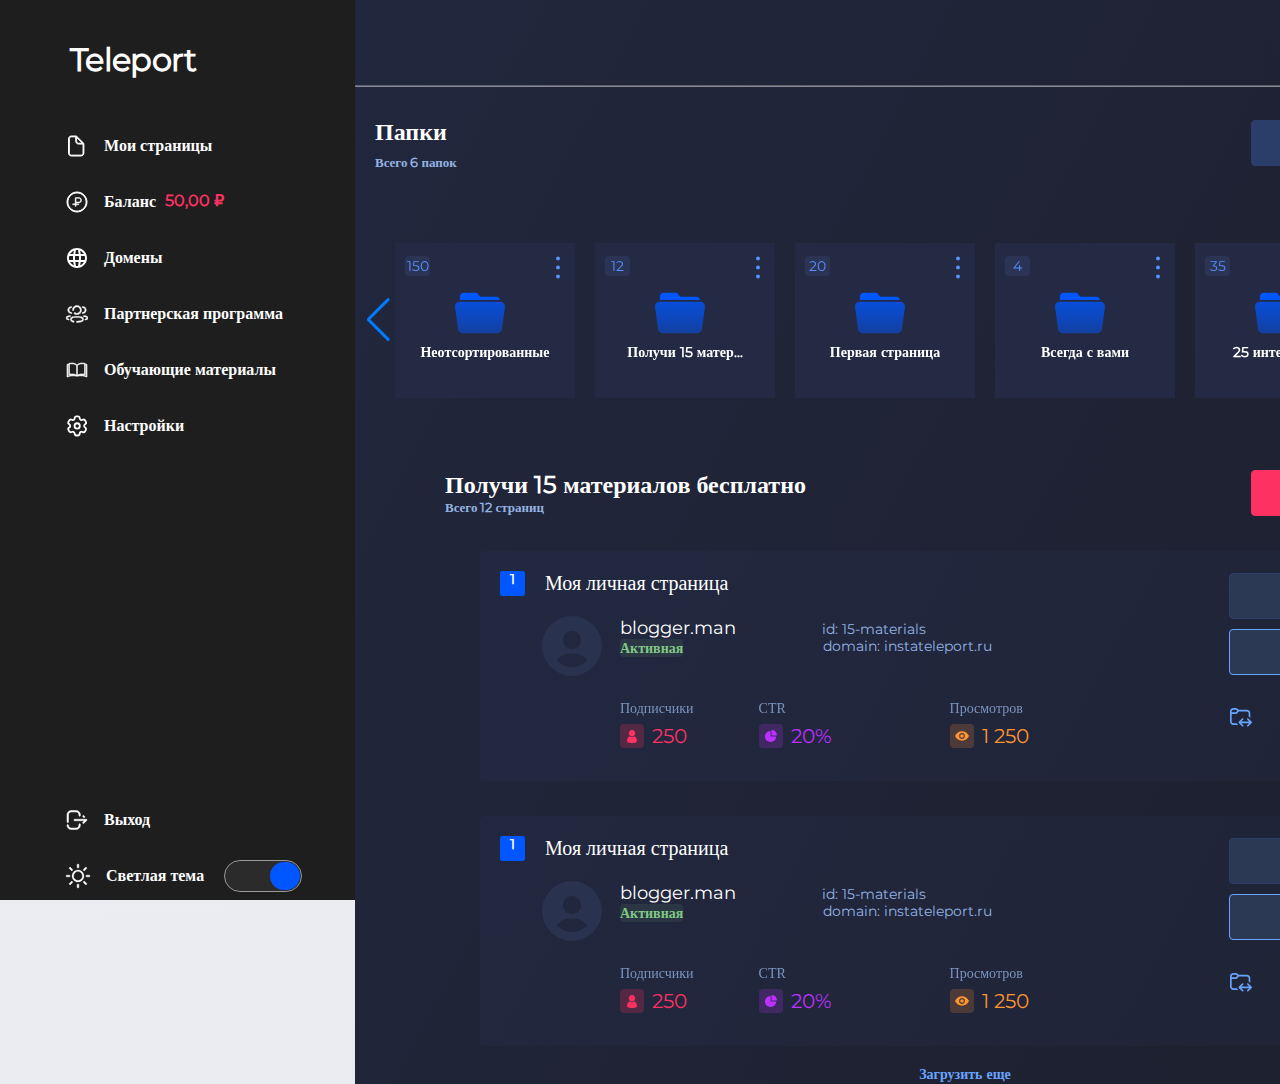
==== index.html @ 7212aae9 "h jnij git add . git commit -m" ====
<!DOCTYPE html>
<html lang="ru">

<head>
    <meta charset="UTF-8">
    <meta name="viewport" content="width=device-width,initial-scale=1">
    <link rel="stylesheet" href="./assets/css/style.css">
    <link rel="stylesheet" href="https://cdn.jsdelivr.net/npm/swiper@8/swiper-bundle.min.css" />
    <title>Teleport</title>
</head>

<body>

    <header class="header">
        <div class="header__wrapper">
            <div class="container header__container">
                <h1 class="header__title">Teleport</h1>
                <ul class="header__info">
                    <li class="header__text"><img src="./assets/image/Icon.svg" alt="" class="header__text-img"><a
                            href="">Мои страницы</a>
                        <!-- <p class="header__text">Мои страницы</p> -->
                    </li>
                    <li class="header__text">
                        <img src="./assets/image/Icon2.svg" alt="" class="header__text-img" />
                        <a href="">Баланс</a>
                        <span class="span__text">50,00 ₽</span>
                    </li>
                    <li class="header__text"><img src="./assets/image/Icon3.svg" alt="" class="header__text-img"><a
                            href="">Домены</a>
                        <!-- <p class="header__text">Домены</p> -->
                    </li>
                    <li class="header__text"><img src="./assets/image/Icon4.svg" alt="" class="header__text-img"><a
                            href="">Партнерская программа</a>
                        <!-- <p class="header__text">Партнерская программа</p> -->
                    </li>
                    <li class="header__text"><img src="./assets/image/Icon5.svg" alt="" class="header__text-img"><a
                            href="">Обучающие материалы</a>
                        <!-- <p class="header__text">Обучающие материалы</p> -->
                    </li>
                    <li class="header__text"><img src="./assets/image/Icon6.svg" alt="" class="header__text-img"><a
                            href="">Настройки</a>
                        <!-- <p class="header__text">Настройки</p> -->
                    </li>
                </ul>
            </div>

            <div class="js__icons">
                <ul class="js__icon">
                    <li class="js__icon__text"><img src="./assets/image/vixod.svg" alt="#" class="js__icon__img"><a
                            href="">Выход</a></li>
                    <li class="js__icon__text"><img src="./assets/image/svetlaya tema.svg" alt="#"
                            class="js__icon__img"><a href="">Светлая тема</a>
                        <div class="container">
                            <div class="onoffswitch">
                                <input type="checkbox" name="onoffswitch" class="onoffswitch-checkbox"
                                    id="myonoffswitch" checked>
                                <label class="onoffswitch-label" for="myonoffswitch">
                                    <div class="onoffswitch-inner"></div>
                                    <div class="onoffswitch-switch"></div>
                                </label>
                            </div>
                        </div>

                    </li>
                </ul>
            </div>
        </div>
    </header>

    <main>
        <section class="ava">
            <div class="container ava__container">
                <p class="ava__name">Александр Нистеренко</p>
                <img src="./assets/image/ava.svg" alt="#" class="avatar__img">
            </div>
            <hr class="ava__hr">
        </section>
        <section class="files">
            <div class="container files__container">
                <h1 class="files__title">Папки</h1>
                <p class="files__text">Всего 6 папок</p>
            </div>
            <button class="files__button">
                <p class="files__button-text">+ Создать папку</p>
            </button>
        </section>


        <section class="js__slide">
            <div class="swiper">
                <div class="swiper-wrapper">
                    <div class="swiper-slide">
                        <div class="file">
                            <div class="slide__text">150</div>
                            <a href="#"><img src="./assets/image/More.svg" alt="#" class="slide__logo"></a>
                        </div>
                        <button class="button"><img src="./assets/image/Folder.svg" alt="folder"
                                class="button__folder"></button>
                        <p class="text">Неотсортированные</p>
                    </div>
                    <div class="swiper-slide">
                        <div class="file">
                            <div class="slide__text">12</div>
                            <a href="#"><img src="./assets/image/More.svg" alt="#" class="slide__logo"></a>
                        </div>
                        <button class="button"><img src="./assets/image/Folder.svg" alt="folder"
                                class="button__folder"></button>
                        <p class="text">Получи 15 матер...</p>
                    </div>
                    <div class="swiper-slide">
                        <div class="file">
                            <div class="slide__text">20</div>
                            <a href="#"><img src="./assets/image/More.svg" alt="#" class="slide__logo"></a>
                        </div>
                        <button class="button"><img src="./assets/image/Folder.svg" alt="folder"
                                class="button__folder"></button>
                        <p class="text">Первая страница</p>
                    </div>
                    <div class="swiper-slide">
                        <div class="file">
                            <div class="slide__text">4</div>
                            <a href="#"><img src="./assets/image/More.svg" alt="#" class="slide__logo"></a>
                        </div>
                        <button class="button"><img src="./assets/image/Folder.svg" alt="folder"
                                class="button__folder"></button>
                        <p class="text">Всегда с вами</p>
                    </div>
                    <div class="swiper-slide">
                        <div class="file">
                            <div class="slide__text">35</div>
                            <a href="#"><img src="./assets/image/More.svg" alt="#" class="slide__logo"></a>
                        </div>
                        <button class="button"><img src="./assets/image/Folder.svg" alt="folder"
                                class="button__folder"></button>
                        <p class="text">25 интересных...</p>
                    </div>
                    <div class="swiper-slide">
                        <div class="file">
                            <div class="slide__text">30</div>
                            <a href="#"><img src="./assets/image/More.svg" alt="#" class="slide__logo"></a>
                        </div>
                        <button class="button"><img src="./assets/image/Folder.svg" alt="folder"
                                class="button__folder"></button>
                        <p class="text">Неотсортированные</p>
                    </div>
                </div>
                <!-- If we need pagination -->
                <!-- <div class="swiper-pagination"></div> -->

                <!-- If we need navigation buttons -->
                <div class="swiper-button-prev"></div>
                <div class="swiper-button-next"></div>

                <!-- If we need scrollbar -->

            </div>
        </section>

        <section class="info">
            <div class="container info__container">
                <h1 class="info__title">Получи 15 материалов бесплатно</h1>
                <p class="info__text">Всего 12 страниц</p>
            </div>
            <button class="info__button">
                <p class="button__text">+ Создать страницу</p>
            </button>
        </section>


        <section class="file__blog" style="display: flex;">
            <div>

                <div>
                    <div class="container file__container">
                        <snap class="number">1</snap>
                        <p class="file__title">Моя личная страница</p>
                        </snap>
                    </div>
                </div>
                <div style="display: flex;">
                    <div class="blog">
                        <img src="./assets/image/Vector-2.svg" alt="#" class="blog__logo">
                    </div>
                    <div class="blog__name">
                        <p class="blog__title">blogger.man</p>
                        <span class="blog__text">Активная</span>
                    </div>
                    <div style="display: flex; flex-grow: 1;">
                        <div class="id">
                            <p class="id__title">id: 15-materials</p>
                            <p class="id__text">domain: instateleport.ru</p>
                        </div>
                    </div>
                </div>
                <div style="display: flex">
                    <div class="procent">
                        <p class="procent__followers">Подписчики</p>
                        <div style="display: flex">
                            <img src="./assets/image/followers.svg" alt="#" class="followers__logo">
                            <p class="logo__text">250</p>
                        </div>
                    </div>
                    <div class="ctr">
                        <p class="ctr__title">CTR</p>
                        <div style="display: flex">
                            <img src="./assets/image/ctr.svg" alt="#" class="ctr__logo">
                            <p class="ctr__text">20%</p>
                        </div>
                    </div>
                    <div class="eye">
                        <p class="eye__title">Просмотров</p>
                        <div style="display: flex">
                            <img src="./assets/image/eye.svg" alt="#" class="eye__logo">
                            <p class="eye__text">1 250</p>
                        </div>
                    </div>
                </div>
            </div>


            <div class="buttons">
                <button class="file__button"><img src="./assets/image/izmenit.svg" alt="#" class="button-img">
                    <p class="file__button-text">Изменить</p>
                </button>
                <button class="open__button"><img src="./assets/image/Open.svg" alt="#" class="open-img">
                    <p class="open__button-text">Открыть</p>
                </button>
                <ul class="button__url">
                    <li class="url__logo"><a href="#"><img src="./assets/image/Postpone1.svg"></a></li>
                    <li class="url__logo"><a href="#"><img src="./assets/image/postpone2.svg"></a></li>
                    <li class="url__logo"><a href="#"><img src="./assets/image/postpone3.svg"></a></li>
                    <li class="url__logo"><a href="#"><img src="./assets/image/postpone4.svg"></a></li>
                    <li class="url__logo"><a href="#"><img src="./assets/image/postpone5.svg"></a></li>
                </ul>
            </div>


        </section>

        <section class="file__blog" style="display: flex;">
            <div>

                <div>
                    <div class="container file__container">
                        <snap class="number">1</snap>
                        <p class="file__title">Моя личная страница</p>
                        </snap>
                    </div>
                </div>
                <div style="display: flex;">
                    <div class="blog">
                        <img src="./assets/image/Vector-2.svg" alt="#" class="blog__logo">
                    </div>
                    <div class="blog__name">
                        <p class="blog__title">blogger.man</p>
                        <span class="blog__text">Активная</span>
                    </div>
                    <div style="display: flex; flex-grow: 1;">
                        <div class="id">
                            <p class="id__title">id: 15-materials</p>
                            <p class="id__text">domain: instateleport.ru</p>
                        </div>
                    </div>
                </div>
                <div style="display: flex">
                    <div class="procent">
                        <p class="procent__followers">Подписчики</p>
                        <div style="display: flex">
                            <img src="./assets/image/followers.svg" alt="#" class="followers__logo">
                            <p class="logo__text">250</p>
                        </div>
                    </div>
                    <div class="ctr">
                        <p class="ctr__title">CTR</p>
                        <div style="display: flex">
                            <img src="./assets/image/ctr.svg" alt="#" class="ctr__logo">
                            <p class="ctr__text">20%</p>
                        </div>
                    </div>
                    <div class="eye">
                        <p class="eye__title">Просмотров</p>
                        <div style="display: flex">
                            <img src="./assets/image/eye.svg" alt="#" class="eye__logo">
                            <p class="eye__text">1 250</p>
                        </div>
                    </div>
                </div>
            </div>


            <div class="buttons">
                <button class="file__button"><img src="./assets/image/izmenit.svg" alt="#" class="button-img">
                    <p class="file__button-text">Изменить</p>
                </button>
                <button class="open__button"><img src="./assets/image/Open.svg" alt="#" class="open-img">
                    <p class="open__button-text">Открыть</p>
                </button>
                <ul class="button__url">
                    <li class="url__logo"><a href="#"><img src="./assets/image/Postpone1.svg"></a></li>
                    <li class="url__logo"><a href="#"><img src="./assets/image/postpone2.svg"></a></li>
                    <li class="url__logo"><a href="#"><img src="./assets/image/postpone3.svg"></a></li>
                    <li class="url__logo"><a href="#"><img src="./assets/image/postpone4.svg"></a></li>
                    <li class="url__logo"><a href="#"><img src="./assets/image/postpone5.svg"></a></li>
                </ul>
            </div>
        </section>

        <section class="footer">
            <div class="container footer__container">
                <div class="footer">
                    <ul class="footer">
                        <li class="footer__text"><a href="#">Загрузить еще</a></li>
                    </ul>
                </div>
            </div>
        </section>


    </main>
    <script src="https://cdn.jsdelivr.net/npm/swiper@8/swiper-bundle.min.js"></script>
    <script src="./js/main.js"></script>
</body>

</html>
---- assets/css/style.css ----
@font-face {
  font-family: 'Montserrat';
  font-style: normal;
  font-weight: 400;
  src: local(''),
    url('../fonts/montserrat-v25-latin-regular.woff2') format('woff2'),
    url('../fonts/montserrat-v25-latin-regular.woff') format('woff');
}

* {
  padding: 0;
  margin: 0;
  text-decoration: none;
}

p,
h1,
h2,
h3,
h4,
h5,
h6 {
  margin: 0;
  padding: 0;
}

ul {
  padding: 0;
  margin: 0;
}

.container {
  max-width: 1126px;
  margin: 0 auto;
  padding: 0 20px;
  width: 100%;
}

body {
  display: flex;
  background: linear-gradient(176.05deg, rgba(102, 117, 174, 0.1) 1.92%, rgba(43, 62, 105, 0.1) 90.46%);
  padding-left: 355px;
}

.header__title {
  font-family: 'montserrat';
  font-style: normal;
  font-weight: 700;
  font-size: 32px;
  line-height: 108%;
  letter-spacing: -0.02em;
  margin-left: 20px;
  margin-top: 43px;

  color: #FFFFFF;
}

.header {
  position: fixed;
  left: 0;
  top: 0;
  bottom: 0;
  background-color: #1E1E1E;
  border-radius: 0px;
  width: 355px;
  height: 100vh;
}

.header__wrapper {
  width: 100%;
  height: 100vh;
  padding: 0 30px;
}

.header__text {
  max-width: 291px;
  width: 100%;
  height: 56px;
  display: flex;
  align-items: center;
  font-family: 'montserrat';
  font-style: normal;
  font-weight: 600;
  font-size: 16px;
  line-height: 20px;
  color: #FFFFFF;
  flex: none;
  order: 1;
  flex-grow: 0;
  list-style-type: none;
  border-radius: 4px;
  padding: 0 0px 0 15px;
}

.header__text a {
  text-decoration: none;
  max-width: 291px;
  height: 56px;
  display: flex;
  align-items: center;
  font-family: 'montserrat';
  font-style: normal;
  font-weight: 600;
  font-size: 16px;
  line-height: 20px;
  color: #FFFFFF;
  flex: none;

  list-style-type: none;
  border-radius: 4px;
  padding: 0 0px 0 15px;
}


.header__text:hover {
  background: #0057FF;
}

.header__info {
  margin-top: 40px;
}

.span__text {
  max-width: 75px;
  width: 100%;
  height: 34px;
  font-family: 'montserrat';
  font-style: normal;
  font-weight: 600;
  font-size: 16px;
  line-height: 20px;
  color: #FD3162;
  margin-left: 9px;
  margin-top: 13px;
}

main {
  flex-grow: 1;
  background: linear-gradient(117.42deg, #1E212D 0%, #21273D 0.01%, #1D202E 91.49%);
}

.ava__container {
  display: flex;
  align-items: center;
  justify-content: flex-end;
  margin-top: 30px;
  margin-right: 30px;

}

.ava__name {
  font-family: 'montserrat';
  font-style: normal;
  font-weight: 500;
  font-size: 14px;
  line-height: 18px;
  color: #FFFFFF;
  margin-right: 16px;
}

.avatar__img {
  width: 48px;
  height: 48px;
}

.ava__hr {
  background: linear-gradient(176.05deg, #6675AE 1.92%, #2B3E69 90.46%);
  opacity: 0.5;
  margin-top: 7px;
}

.files__title {
  font-family: 'montserrat';
  font-style: normal;
  font-weight: 600;
  font-size: 24px;
  line-height: 29px;
  color: #FFFFFF;
  margin-top: 30px;
}

.files__text {
  font-family: 'montserrat';
  font-style: normal;
  font-weight: 600;
  font-size: 13px;
  line-height: 16px;
  color: #94B3E2;
  margin-top: 8px;
}

.files__button {
  max-width: 234px;
  width: 100%;
  height: 46px;
  border: 1px solid #2B3E69;
  border-radius: 4px;
  background: #2B3E69;
  margin-right: 90px;
  margin-top: 33px;
  border-radius: none;
  outline: none;
  cursor: pointer;
}

.files__button-text {
  font-family: 'montserrat';
  font-style: normal;
  font-weight: 600;
  font-size: 14px;
  line-height: 20px;

  color: #68A4FF;
  flex: none;
  order: 1;
  flex-grow: 0;
}

.files__button:hover {
  opacity: 0.8;
}

.files__button:active {
  opacity: 0.6;
}

.files {
  display: flex;
}

.swiper {
  width: 600px;
  height: 300px;
}

.info {
  display: flex;
}

.info__title {
  font-family: 'montserrat';
  font-style: normal;
  font-weight: 600;
  font-size: 24px;
  line-height: 29px;
  color: #FFFFFF;
}

.info__text {
  font-family: 'montserrat';
  font-style: normal;
  font-weight: 600;
  font-size: 13px;
  line-height: 16px;
  color: #94B3E2;
}

.info__button {
  max-width: 234px;
  width: 100%;
  height: 46px;
  border: 1px solid #FD3162;
  border-radius: 4px;
  background: #FD3162;
  margin-right: 90px;

  border-radius: none;
  outline: none;
  cursor: pointer;
}

.button__text {
  font-family: 'montserrat';
  font-style: normal;
  font-weight: 600;
  font-size: 14px;
  line-height: 20px;
  color: #FFFFFF;
  flex: none;
}

.info__button:hover {
  opacity: 0.8;
}

.info__button:active {
  opacity: 0.6;
}

.file {
  max-width: 1026px;
  width: 100%;
  border-radius: 4px;
}

.file__container {
  display: flex;
  padding-top: 20px;
  gap: 20px;
}

.number {
  max-width: 25px;
  width: 100%;
  height: 25px;
  font-family: 'montserrat';
  font-style: normal;
  font-weight: 700;
  font-size: 14px;
  line-height: 17px;
  align-items: center;
  text-align: center;
  color: #FFFFFF;
  background: #0057FF;
  border-radius: 2.27273px;
  text-align: center;
}

.file__title {
  font-family: 'montserrat';
  font-style: normal;
  font-weight: 500;
  font-size: 20px;
  line-height: 24px;
  color: #FFFFFF;
}

.blog__logo {
  margin-left: 62px;
  margin-top: 20px;
}

.blog__title {
  font-family: 'montserrat';
  font-style: normal;
  font-weight: 500;
  font-size: 18px;
  line-height: 21px;
  color: #FFFFFF;
  margin-left: 18px;
  margin-top: 22px;
}

.blog__text {
  /* max-width: 96px;
  width: 100%;
  height: 25px; */
  font-family: 'montserrat';
  font-style: normal;
  font-weight: 600;
  font-size: 14px;
  line-height: 17px;
  color: #81C784;
  flex: none;
  order: 1;
  flex-grow: 0;
  margin-left: 18px;
  background: rgba(129, 199, 132, 0.1);
  border-radius: 4px;
}

.blog__name {
  margin-bottom: 15px;
}

.id__title {
  font-family: 'montserrat';
  font-style: normal;
  font-weight: 400;
  font-size: 14px;
  line-height: 17px;
  color: #94B3E2;
  margin-left: 86px;
  margin-top: 25px;
}

.id__text {
  font-family: 'montserrat';
  font-style: normal;
  font-weight: 400;
  font-size: 14px;
  line-height: 17px;
  color: #94B3E2;
  margin-left: 87px;
}

.procent__followers {
  margin-left: 140px;
  margin-top: 20px;
  font-family: 'SF Pro Display';
  font-style: normal;
  font-weight: 500;
  font-size: 14px;
  line-height: 17px;
  color: #94B3E2;
  opacity: 0.78;
}



.ctr__title {
  font-family: 'opacity';
  font-style: normal;
  font-weight: 500;
  font-size: 14px;
  line-height: 17px;
  color: #94B3E2;
  opacity: 0.78;
  margin-left: 65px;
  margin-top: 20px;
}

.eye__title {
  font-family: 'montserrat';
  font-style: normal;
  font-weight: 500;
  font-size: 14px;
  line-height: 17px;
  color: #94B3E2;
  opacity: 0.78;
  margin-left: 118px;
  margin-top: 20px;
}

.followers__logo {
  margin-top: 7px;
  margin-left: 140px;
}

.logo__text {
  font-family: 'montserrat';
  font-style: normal;
  font-weight: 500;
  font-size: 20px;
  line-height: 24px;
  display: flex;
  align-items: center;
  color: #FD3162;
  margin-left: 8px;
  margin-top: 7px;
}

.ctr__logo {
  margin-top: 7px;
  margin-left: 65px;
}

.ctr__text {
  font-family: 'montserrat';
  font-style: normal;
  font-weight: 500;
  font-size: 20px;
  line-height: 24px;
  display: flex;
  align-items: center;
  color: #BC31FD;
  margin-left: 8px;
  margin-top: 7px;
}

.eye__logo {
  margin-top: 7px;
  margin-left: 118px;
}

.eye__text {
  font-family: 'montserrat';
  font-style: normal;
  font-weight: 500;
  font-size: 20px;
  line-height: 24px;
  display: flex;
  align-items: center;
  color: #FD9331;
  margin-left: 8px;
  margin-top: 7px;
}

.file__button {
  max-width: 236px;
  width: 100%;
  height: 46px;
  display: flex;
  background: #2C3955;
  border-radius: 4px;
  gap: 15px;
  border-radius: none;
  outline: none;
  margin-right: 30px; 
  border: 1px solid #2B3E69;
  cursor: pointer;
}

.file__button:hover {
  opacity: 0.8;
}

.file__button:active {
  opacity: 0.6;
}

.file__button-text {
  font-family: 'montserrat';
  font-style: normal;
  font-weight: 500;
  font-size: 14px;
  line-height: 17px;
  letter-spacing: 0.5px;
  color: #68A4FF;
  flex: none;
  order: 0;
  flex-grow: 0;
  margin-top: 13px;
  margin-right: 70px;
}

.button-img {
  margin-left: 60px;
  margin-top: 13px;
}

.open__button {
  max-width: 236px;
  width: 100%;
  height: 46px;
  display: flex;
  background: #2C3955;
  border-radius: 4px;
  gap: 15px;
  border-radius: none;
  outline: none;
  margin-right: 30px; 
  border: 1px solid #68A4FF;
  border-radius: 4px;
  margin-top: 10px;
  cursor: pointer;
}

.open__button:hover {
  opacity: 0.8;
}

.open__button:active {
  opacity: 0.6;
}

.open-img {
  margin-left: 60px;
  margin-top: 13px;
}

.open__button-text {
  font-family: 'montserrat';
  font-style: normal;
  font-weight: 500;
  font-size: 14px;
  line-height: 17px;
  letter-spacing: 0.5px;
  color: #68A4FF;
  flex: none;
  order: 0;
  flex-grow: 0;
  margin-top: 13px;
  margin-right: 70px;
}

.buttons {
  margin-left: 200px;
  margin-top: 22px;
}

.button__url {
  display: flex;
  gap: 30px;
  list-style-type: none;
  margin-top: 30px;
}

.url__logo:hover {
  opacity: 0.8;
}

.url__logo:active {
  opacity: 0.6;
}

.footer {
  list-style-type: none;
  text-align: center;
  margin-top: 18px;
}

.footer__text a {
  font-family: 'montserrat';
  font-style: normal;
  font-weight: 600;
  font-size: 14px;
  line-height: 20px;
  text-align: center;
  color: #68A4FF;
  flex: none;
  order: 0;
  flex-grow: 0;
}

.footer__text a:hover {
  opacity: 0.8;
}

.footer__text a:active {
  opacity: 0.6;
}

.swiper-wrapper {
  align-items: center;
  gap: 20px;
  margin-left: 40px;
}

.swiper {
  width: 100%;
  height: 300px;
  /* background: #1E1E1E; */
}

.swiper-slide {
  width: 180px !important;
  height: 155px !important;
  background: #242A43 !important;
  border-radius: 4px !;
}

.file {
  display: flex;
  justify-content: space-between;
  margin-top: 13px;
}

.button {
  border: none;
  outline: none;
  background: none;
  cursor: pointer;
  margin-left: 60px;
  margin-top: 5px;
}

.slide__text {
  width: 25px;
  height: 20px;
  font-family: 'montserrat';
  font-style: normal;
  font-weight: 400;
  font-size: 14px;
  line-height: 20px;
  text-align: center;
  color: #578FFC;
  background: #2B3455;
  border-radius: 4px;
  margin-left: 10px;
}

.slide__logo {
  margin-right: 15px;
}

.text {
  font-family: 'montserrat';
  font-style: normal;
  font-weight: 600;
  font-size: 14px;
  line-height: 20px;
  text-align: center;
  color: #FFFFFF;
  flex: none;
  order: 0;
  flex-grow: 0;
}

.info {
  margin-left: 70px;
}

.file__blog {
  max-width: 1026px;
  width: 100%;
  height: 230px;
  background: rgba(70, 88, 156, 0.07);
  border-radius: 4px;
  margin-left: 125px;
  margin-top: 35px;
}

.js__icons {
  display: flex;
  flex-direction: column;
  list-style-type: none;
  justify-content: flex-end;
  height: 50%;
  margin-left: 20px;
  
}

.js__icon__text {
  max-width: 291px;
  width: 100%;
  height: 56px;
  display: flex;
  align-items: center;
  font-family: 'montserrat';
  font-style: normal;
  font-weight: 600;
  font-size: 16px;
  line-height: 20px;
  color: #FFFFFF;
  flex: none;
  order: 1;
  flex-grow: 0;
  list-style-type: none;
  border-radius: 4px;
  padding: 0 0px 0 15px;;
}

.js__icon__text a {
  text-decoration: none;
  max-width: 291px;
  height: 56px;
  display: flex;
  align-items: center;
  font-family: 'montserrat';
  font-style: normal;
  font-weight: 600;
  font-size: 16px;
  line-height: 20px;
  color: #FFFFFF;
  flex: none;

  list-style-type: none;
  border-radius: 4px;
  padding: 0 0px 0 15px;
}

.js__icon__text:hover {
  background: #0057FF;
}




.onoffswitch {
    position: relative; 
    width: 78px;
    -webkit-user-select:none; -moz-user-select:none; -ms-user-select: none;
}

.onoffswitch-checkbox {
    display: none;
}

.onoffswitch-label {
    display: block; 
    overflow: hidden; 
    cursor: pointer;
    border: 1px solid #999999; 
    border-radius: 20px;
}

.onoffswitch-inner {
    width: 200%; margin-left: -100%;
    -moz-transition: margin 0.3s ease-in 0s; -webkit-transition: margin 0.3s ease-in 0s;
    -o-transition: margin 0.3s ease-in 0s; transition: margin 0.3s ease-in 0s;
}

.onoffswitch-inner:before, .onoffswitch-inner:after {
    float: left; width: 50%; height: 30px; padding: 0; line-height: 30px;
    font-size: 15px; color: white; font-family: Trebuchet, Arial, sans-serif; font-weight: bold;
    -moz-box-sizing: border-box; -webkit-box-sizing: border-box; box-sizing: border-box;
}

.onoffswitch-inner:before {
    content: "";
    padding-left: 11px;
    background-color: rgb(255, 255, 255, .06); color: #FFFFFF;
}

.onoffswitch-inner:after {
    content: "";
    padding-right: 11px;
    background-color: #EEEEEE; color: #999999;
    text-align: right;
}

.onoffswitch-switch {
    width: 26px; margin: 2px;
    background: #0057FF;
    border: 2px solid #0057FF; border-radius: 20px;
    position: absolute; top: 0; bottom: 0; right: 44px;
    -moz-transition: all 0.3s ease-in 0s; -webkit-transition: all 0.3s ease-in 0s;
    -o-transition: all 0.3s ease-in 0s; transition: all 0.3s ease-in 0s; 
}

.onoffswitch-checkbox:checked + .onoffswitch-label .onoffswitch-inner {
    margin-left: 0;
}

.onoffswitch-checkbox:checked + .onoffswitch-label .onoffswitch-switch {
    right: 0px; 
}



































/* .file__container{
  display: flex;
  margin-top: 20px;
}

.file {
  max-width: 1026px;
  
  height: 230px;
  background: rgba(70, 88, 156, 0.07);
  border-radius: 4px;
  margin-left: 88px;
  margin-top: 53px;
  
}

.file__button {
  max-width: 236px;
  width: 100%;
  height: 46px;
  display: flex;
  background: #2C3955;
  border-radius: 4px;
  gap: 15px;
  border-radius: none;
  outline: none;
  margin-top: 15px;
  margin-right: 30px;
  border: 1px solid #2B3E69;
}

.file__button:hover {
  opacity: 0.8;
}

.file__button:active {
  opacity: 0.6;
}



.file__button-text {
  font-family: 'montserrat';
  font-style: normal;
  font-weight: 500;
  font-size: 14px;
  line-height: 17px;
  letter-spacing: 0.5px;
  color: #68A4FF;
  flex: none;
  order: 0;
  flex-grow: 0;
  margin-top: 13px;
}

.button-img {
  margin-left: 60px;
  margin-top: 13px;
}

/* .file {
  /* display: flex; 
}

.file__span {
  max-width: 25px;
  width: 100%;
  height: 25px;
  background: #0057FF;
  border-radius: 2.27273px;
  text-align: center;
}

.span__file {
  font-family: 'montserrat';
  font-style: normal;
  font-weight: 700;
  font-size: 14px;
  line-height: 17px;  
  color: #FFFFFF;
  margin-top: 5px;
}

.file__title {
  font-family: 'montserrat';
  font-style: normal;
  font-weight: 500;
  font-size: 20px;
  line-height: 24px;
  color: #FFFFFF;
  margin-left: 15px;
}

.blog__logo {
  margin-top: 17px;
  margin-left: 62px;
}

.blog {
  display: flex;
}

.blog__title {
  font-family: 'montserrat';
  font-style: normal;
  font-weight: 500;
  font-size: 18px;
  line-height: 21px;
  color: #FFFFFF;
  margin-top: 22px;
  margin-left: 22px;
 
}

.blog__text {
  font-family: 'montserrat';
  font-style: normal;
  font-weight: 400;
  font-size: 14px;
  line-height: 17px;
  color: #94B3E2;
  
  margin-top: 25px;
  margin-left: 86px;
} */
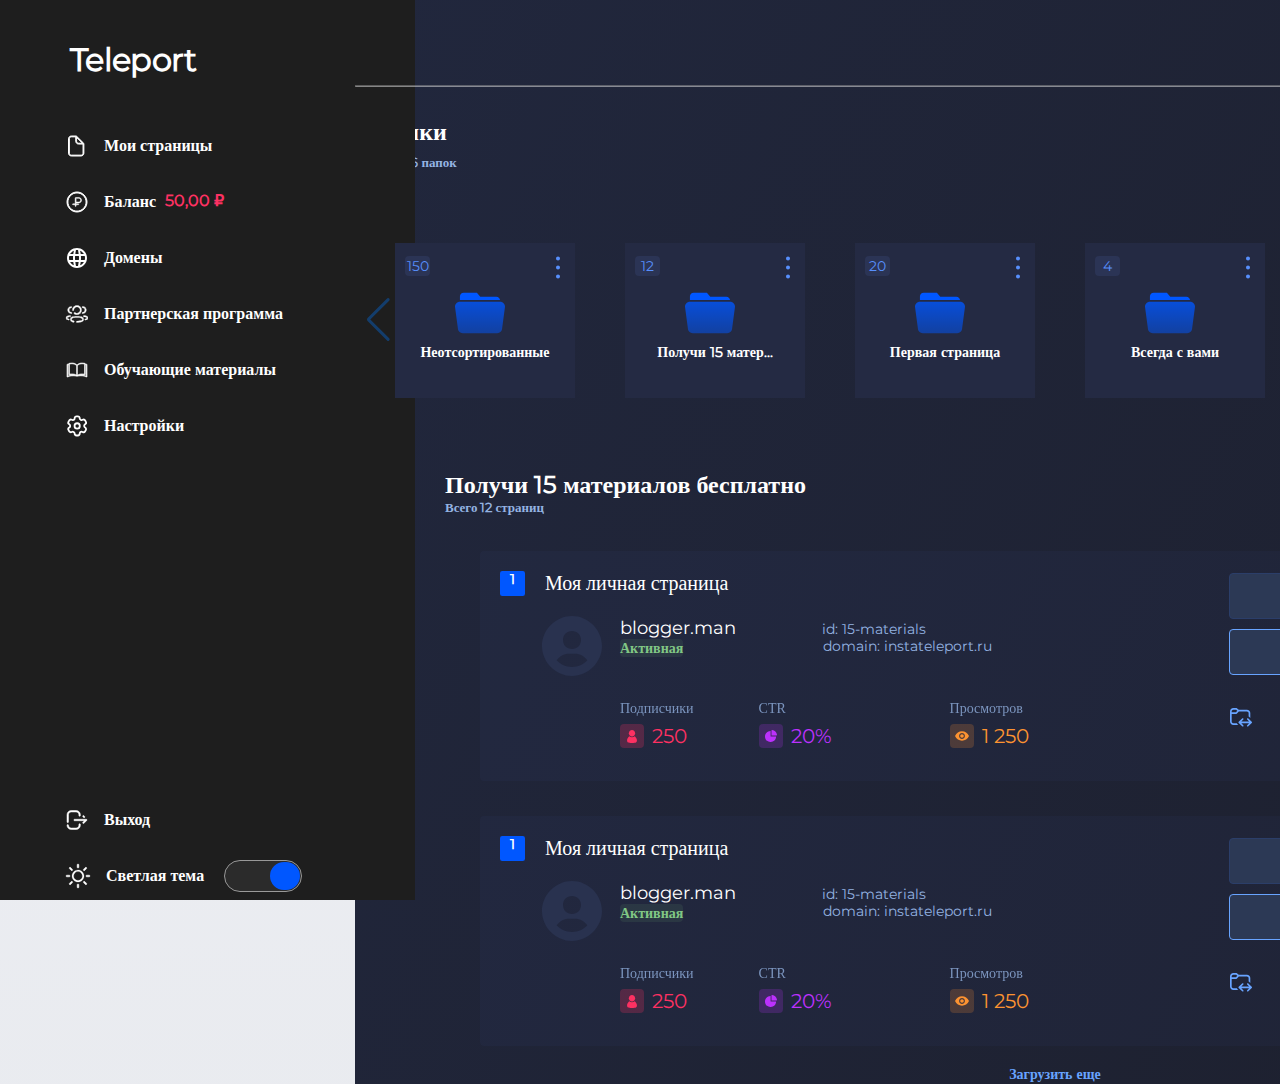
==== commit 056e756d: "tablet" ====
--- a/index.html
+++ b/index.html
@@ -18,7 +18,7 @@
                 <ul class="header__info">
                     <li class="header__text"><img src="./assets/image/Icon.svg" alt="" class="header__text-img"><a
                             href="">Мои страницы</a>
-                        <!-- <p class="header__text">Мои страницы</p> -->
+
                     </li>
                     <li class="header__text">
                         <img src="./assets/image/Icon2.svg" alt="" class="header__text-img" />
@@ -27,19 +27,19 @@
                     </li>
                     <li class="header__text"><img src="./assets/image/Icon3.svg" alt="" class="header__text-img"><a
                             href="">Домены</a>
-                        <!-- <p class="header__text">Домены</p> -->
+
                     </li>
                     <li class="header__text"><img src="./assets/image/Icon4.svg" alt="" class="header__text-img"><a
                             href="">Партнерская программа</a>
-                        <!-- <p class="header__text">Партнерская программа</p> -->
+
                     </li>
                     <li class="header__text"><img src="./assets/image/Icon5.svg" alt="" class="header__text-img"><a
                             href="">Обучающие материалы</a>
-                        <!-- <p class="header__text">Обучающие материалы</p> -->
+
                     </li>
                     <li class="header__text"><img src="./assets/image/Icon6.svg" alt="" class="header__text-img"><a
                             href="">Настройки</a>
-                        <!-- <p class="header__text">Настройки</p> -->
+
                     </li>
                 </ul>
             </div>
@@ -67,6 +67,9 @@
         </div>
     </header>
 
+    <button class="header__button"><img src="./assets/image/Combined Shape 2.svg" alt="#"
+            class="header__button__logo"></button>
+
     <main>
         <section class="ava">
             <div class="container ava__container">
@@ -144,14 +147,11 @@
                         <p class="text">Неотсортированные</p>
                     </div>
                 </div>
-                <!-- If we need pagination -->
-                <!-- <div class="swiper-pagination"></div> -->
-
-                <!-- If we need navigation buttons -->
+
                 <div class="swiper-button-prev"></div>
                 <div class="swiper-button-next"></div>
 
-                <!-- If we need scrollbar -->
+
 
             </div>
         </section>
--- a/assets/css/style.css
+++ b/assets/css/style.css
@@ -55,7 +55,13 @@
   color: #FFFFFF;
 }
 
-.header {
+.header {}
+
+.header__wrapper {
+  width: 100%;
+  height: 100vh;
+  padding: 0 30px;
+
   position: fixed;
   left: 0;
   top: 0;
@@ -66,12 +72,6 @@
   height: 100vh;
 }
 
-.header__wrapper {
-  width: 100%;
-  height: 100vh;
-  padding: 0 30px;
-}
-
 .header__text {
   max-width: 291px;
   width: 100%;
@@ -486,7 +486,7 @@
   gap: 15px;
   border-radius: none;
   outline: none;
-  margin-right: 30px; 
+  margin-right: 30px;
   border: 1px solid #2B3E69;
   cursor: pointer;
 }
@@ -529,7 +529,7 @@
   gap: 15px;
   border-radius: none;
   outline: none;
-  margin-right: 30px; 
+  margin-right: 30px;
   border: 1px solid #68A4FF;
   border-radius: 4px;
   margin-top: 10px;
@@ -635,6 +635,8 @@
   justify-content: space-between;
   margin-top: 13px;
 }
+
+
 
 .button {
   border: none;
@@ -698,7 +700,7 @@
   justify-content: flex-end;
   height: 50%;
   margin-left: 20px;
-  
+
 }
 
 .js__icon__text {
@@ -718,7 +720,8 @@
   flex-grow: 0;
   list-style-type: none;
   border-radius: 4px;
-  padding: 0 0px 0 15px;;
+  padding: 0 0px 0 15px;
+  ;
 }
 
 .js__icon__text a {
@@ -748,221 +751,232 @@
 
 
 .onoffswitch {
-    position: relative; 
-    width: 78px;
-    -webkit-user-select:none; -moz-user-select:none; -ms-user-select: none;
+  position: relative;
+  width: 78px;
+  -webkit-user-select: none;
+  -moz-user-select: none;
+  -ms-user-select: none;
 }
 
 .onoffswitch-checkbox {
-    display: none;
+  display: none;
 }
 
 .onoffswitch-label {
-    display: block; 
-    overflow: hidden; 
+  display: block;
+  overflow: hidden;
+  cursor: pointer;
+  border: 1px solid #999999;
+  border-radius: 20px;
+}
+
+.onoffswitch-inner {
+  width: 200%;
+  margin-left: -100%;
+  -moz-transition: margin 0.3s ease-in 0s;
+  -webkit-transition: margin 0.3s ease-in 0s;
+  -o-transition: margin 0.3s ease-in 0s;
+  transition: margin 0.3s ease-in 0s;
+}
+
+.onoffswitch-inner:before,
+.onoffswitch-inner:after {
+  float: left;
+  width: 50%;
+  height: 30px;
+  padding: 0;
+  line-height: 30px;
+  font-size: 15px;
+  color: white;
+  font-family: Trebuchet, Arial, sans-serif;
+  font-weight: bold;
+  -moz-box-sizing: border-box;
+  -webkit-box-sizing: border-box;
+  box-sizing: border-box;
+}
+
+.onoffswitch-inner:before {
+  content: "";
+  padding-left: 11px;
+  background-color: rgb(255, 255, 255, .06);
+  color: #FFFFFF;
+}
+
+.onoffswitch-inner:after {
+  content: "";
+  padding-right: 11px;
+  background-color: #EEEEEE;
+  color: #999999;
+  text-align: right;
+}
+
+.onoffswitch-switch {
+  width: 26px;
+  margin: 2px;
+  background: #0057FF;
+  border: 2px solid #0057FF;
+  border-radius: 20px;
+  position: absolute;
+  top: 0;
+  bottom: 0;
+  right: 44px;
+  -moz-transition: all 0.3s ease-in 0s;
+  -webkit-transition: all 0.3s ease-in 0s;
+  -o-transition: all 0.3s ease-in 0s;
+  transition: all 0.3s ease-in 0s;
+}
+
+.onoffswitch-checkbox:checked+.onoffswitch-label .onoffswitch-inner {
+  margin-left: 0;
+}
+
+.onoffswitch-checkbox:checked+.onoffswitch-label .onoffswitch-switch {
+  right: 0px;
+}
+
+.header__button__logo {
+  cursor: pointer;
+  display: none;
+  background: none;
+  outline: none;
+  border: none;
+}
+
+.header__button {
+  background: none;
+  outline: none;
+  border: none;
+}
+
+.header__button__logo:hover {
+  opacity: 088;
+}
+
+.header__button__logo:active {
+  opacity: 0.6;
+}
+
+@media only screen and (max-width:1200px) {
+
+
+  .active-nav .header__wrapper {
+    transition: all 0.4s ease;
+    transform: translateX(0);
+    z-index: 9999;
+  }
+
+  .header__button__logo {
+    display: flex;
     cursor: pointer;
-    border: 1px solid #999999; 
-    border-radius: 20px;
-}
-
-.onoffswitch-inner {
-    width: 200%; margin-left: -100%;
-    -moz-transition: margin 0.3s ease-in 0s; -webkit-transition: margin 0.3s ease-in 0s;
-    -o-transition: margin 0.3s ease-in 0s; transition: margin 0.3s ease-in 0s;
-}
-
-.onoffswitch-inner:before, .onoffswitch-inner:after {
-    float: left; width: 50%; height: 30px; padding: 0; line-height: 30px;
-    font-size: 15px; color: white; font-family: Trebuchet, Arial, sans-serif; font-weight: bold;
-    -moz-box-sizing: border-box; -webkit-box-sizing: border-box; box-sizing: border-box;
-}
-
-.onoffswitch-inner:before {
-    content: "";
-    padding-left: 11px;
-    background-color: rgb(255, 255, 255, .06); color: #FFFFFF;
-}
-
-.onoffswitch-inner:after {
-    content: "";
-    padding-right: 11px;
-    background-color: #EEEEEE; color: #999999;
-    text-align: right;
-}
-
-.onoffswitch-switch {
-    width: 26px; margin: 2px;
-    background: #0057FF;
-    border: 2px solid #0057FF; border-radius: 20px;
-    position: absolute; top: 0; bottom: 0; right: 44px;
-    -moz-transition: all 0.3s ease-in 0s; -webkit-transition: all 0.3s ease-in 0s;
-    -o-transition: all 0.3s ease-in 0s; transition: all 0.3s ease-in 0s; 
-}
-
-.onoffswitch-checkbox:checked + .onoffswitch-label .onoffswitch-inner {
-    margin-left: 0;
-}
-
-.onoffswitch-checkbox:checked + .onoffswitch-label .onoffswitch-switch {
-    right: 0px; 
-}
-
-
-
-
-
-
-
-
-
-
-
-
-
-
-
-
-
-
-
-
-
-
-
-
-
-
-
-
-
-
-
-
-
-
-
-/* .file__container{
-  display: flex;
-  margin-top: 20px;
-}
-
-.file {
-  max-width: 1026px;
-  
-  height: 230px;
-  background: rgba(70, 88, 156, 0.07);
-  border-radius: 4px;
-  margin-left: 88px;
-  margin-top: 53px;
-  
-}
-
-.file__button {
-  max-width: 236px;
-  width: 100%;
-  height: 46px;
-  display: flex;
-  background: #2C3955;
-  border-radius: 4px;
-  gap: 15px;
-  border-radius: none;
-  outline: none;
-  margin-top: 15px;
-  margin-right: 30px;
-  border: 1px solid #2B3E69;
-}
-
-.file__button:hover {
-  opacity: 0.8;
-}
-
-.file__button:active {
-  opacity: 0.6;
-}
-
-
-
-.file__button-text {
-  font-family: 'montserrat';
-  font-style: normal;
-  font-weight: 500;
-  font-size: 14px;
-  line-height: 17px;
-  letter-spacing: 0.5px;
-  color: #68A4FF;
-  flex: none;
-  order: 0;
-  flex-grow: 0;
-  margin-top: 13px;
-}
-
-.button-img {
-  margin-left: 60px;
-  margin-top: 13px;
-}
-
-/* .file {
-  /* display: flex; 
-}
-
-.file__span {
-  max-width: 25px;
-  width: 100%;
-  height: 25px;
-  background: #0057FF;
-  border-radius: 2.27273px;
-  text-align: center;
-}
-
-.span__file {
-  font-family: 'montserrat';
-  font-style: normal;
-  font-weight: 700;
-  font-size: 14px;
-  line-height: 17px;  
-  color: #FFFFFF;
-  margin-top: 5px;
-}
-
-.file__title {
-  font-family: 'montserrat';
-  font-style: normal;
-  font-weight: 500;
-  font-size: 20px;
-  line-height: 24px;
-  color: #FFFFFF;
-  margin-left: 15px;
-}
-
-.blog__logo {
-  margin-top: 17px;
-  margin-left: 62px;
-}
-
-.blog {
-  display: flex;
-}
-
-.blog__title {
-  font-family: 'montserrat';
-  font-style: normal;
-  font-weight: 500;
-  font-size: 18px;
-  line-height: 21px;
-  color: #FFFFFF;
-  margin-top: 22px;
-  margin-left: 22px;
- 
-}
-
-.blog__text {
-  font-family: 'montserrat';
-  font-style: normal;
-  font-weight: 400;
-  font-size: 14px;
-  line-height: 17px;
-  color: #94B3E2;
-  
-  margin-top: 25px;
-  margin-left: 86px;
-} */+  }
+
+  .header__wrapper {
+    transition: all 0.4s ease;
+
+    transform: translateX(-100%);
+
+
+  }
+
+  .header__button {
+    position: absolute;
+    left: 0;
+    top: 0;
+    z-index: 999999999;
+  }
+
+  .header__button img {
+    width: 35px;
+  }
+
+  /* .ava__container {
+    max-width: 1200px;
+    width: 100%;
+    height: 100px;
+  } */
+
+  body {
+    padding-left: 0px;
+  }
+
+  .ava__name {
+    font-family: 'montserrat';
+    font-style: normal;
+    font-weight: 500;
+    font-size: 20px;
+    line-height: 18px;
+    color: #FFFFFF;
+
+  }
+
+  .avatar__img {
+    width: 60px;
+    height: 60px;
+  }
+
+  .files__title {
+    font-family: 'montserrat';
+    font-style: normal;
+    font-weight: 600;
+    font-size: 30px;
+    line-height: 29px;
+    color: #FFFFFF;
+
+  }
+
+  .files__text {
+    font-family: 'montserrat';
+    font-style: normal;
+    font-weight: 600;
+    font-size: 20px;
+    line-height: 16px;
+    color: #94B3E2;
+
+  }
+
+  .swiper {
+    max-width: 1200px;
+    width: 100%;
+    height: 300px;
+
+  }
+
+  .info {
+    max-width: 1300px;
+    width: 100%;
+    height: 100px;
+  }
+
+  .info__title {
+    font-family: 'montserrat';
+    font-style: normal;
+    font-weight: 600;
+    font-size: 24px;
+    line-height: 29px;
+    color: #FFFFFF;
+
+  }
+
+  .info__text {
+    font-family: 'montserrat';
+    font-style: normal;
+    font-weight: 600;
+    font-size: 13px;
+    line-height: 16px;
+    color: #94B3E2;
+  }
+
+  .info__button {
+    max-width: 234px;
+    width: 100%;
+    height: 46px;
+    border: 1px solid #FD3162;
+    border-radius: 4px;
+    background: #FD3162;
+    border-radius: none;
+    outline: none;
+    cursor: pointer;
+  }
+
+}
+
